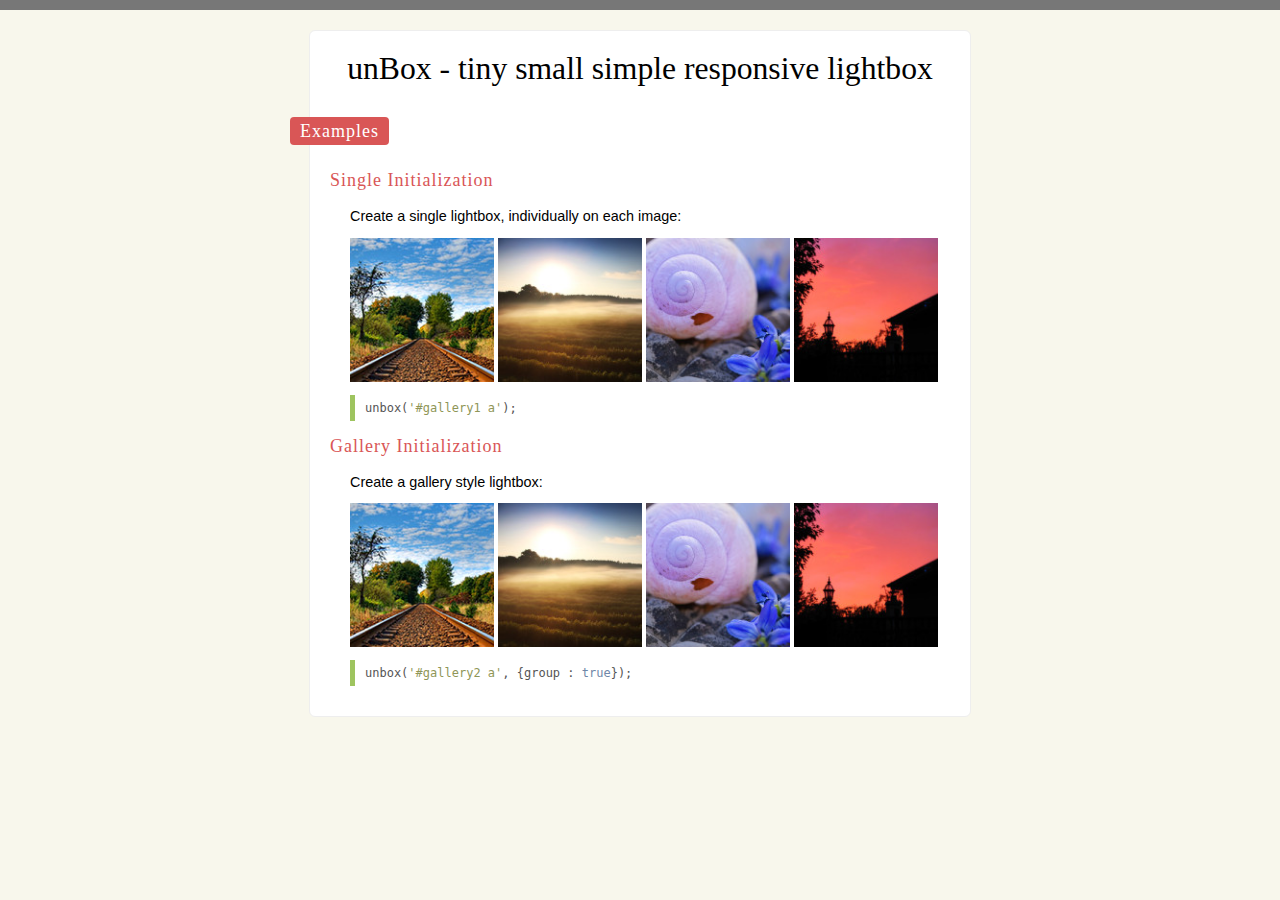
==== unbox.html @ 503250d2 "Initial commit" ====
<!DOCTYPE html>
<html>
	<head>
		<meta charset="UTF-8" />

		<title>unBox - jQuery or Zepto tiny small simple responsive lightbox</title>

		<meta name="Description" content="unBox - a lightbox that is small, simple, responsive, mobile friendly." />
		<meta name="Keywords" content="javascript, lightbox, responsive, small, tiny, mobile" />
		
		<link rel="stylesheet" media="all" type="text/css" href="css/css.css" />
		<link rel="stylesheet" media="all" type="text/css" href="unbox.css" />
	</head>

	<body>
		<div class="wrapper">
			<div class="header">
				<h1>unBox - tiny small simple responsive lightbox</h1>
			</div>

			<div class="content">

				<h2 id="Examples">Examples</h2>
				
				<!-- ============= example -->
				<div class="example-container">
					<h3>Single Initialization</h3>
					<p>Create a single lightbox, individually on each image:</p>
					<div>
						<div id="gallery1" class="gallery">
							<a href="media/sample_a.jpg" title="Caption for image A"><img src="media/sample_a_thumb.jpg" /></a>
							<a href="media/sample_b.jpg" title="Caption for image B"><img src="media/sample_b_thumb.jpg" /></a>
							<a href="media/sample_c.jpg" title="Caption for image C"><img src="media/sample_c_thumb.jpg" /></a>
							<a href="media/sample_d.jpg" title="Caption for image D"><img src="media/sample_d_thumb.jpg" /></a>
						</div>
					</div>
<pre class="ex code" data-lllanguage="js">
unbox('#gallery1 a');
</pre>
				</div>

				<!-- ============= example -->
				<div class="example-container">
					<h3>Gallery Initialization</h3>
					<p>Create a gallery style lightbox:</p>
					<div>
						<div id="gallery2" class="gallery">
							<a href="https://unsplash.it/2048/768" title="Caption for image A"><img src="media/sample_a_thumb.jpg" /></a>
							<a href="https://unsplash.it/1000/900" title="Caption for image B"><img src="media/sample_b_thumb.jpg" /></a>
							<a href="https://unsplash.it/1260/700" title="Caption for image C"><img src="media/sample_c_thumb.jpg" /></a>
							<a href="https://unsplash.it/800/1800" title="Caption for image D"><img src="media/sample_d_thumb.jpg" /></a>
						</div>
					</div>
<pre class="ex code" data-lllanguage="js">
unbox('#gallery2 a', {group : true});
</pre >
				</div>

			</div>
		</div>

		<!--<script type="text/javascript" src="lib/jquery.js"></script>-->
		<script type="text/javascript" src="lib/zepto.min.js"></script>
		<script type="text/javascript" src="lib/jquery-litelighter.js"></script>
		<script type="text/javascript" src="unbox.js"></script>

		<script type="text/javascript">

			$(document).ready(function(){
				// quick routine for scrolling nav
				var $nav = $('.header ul'),
					navoffset = $nav.offset(),
					$window = $(window);

				// highlight the code
				$('pre.code').litelighter();

				// run the examples
				$('.example-container > pre.ex').each(function(i){
					eval($(this).data('llcode'));
				});
			});
		</script>

	</body>
</html>
---- css/css.css ----
body,img,p,h1,h2,h3,h4,h5,h6,form,table,td,ul,ol,li,dl,dt,dd,pre,blockquote,fieldset,label{
	margin:0;
	padding:0;
	border:0;
}
body{ background-color: #f8f7ec; border-top: solid 10px #777; font: 90% Helvetica, sans-serif; padding: 20px; }
h1,h2,h3,h4{ margin: 10px 0; font-family: Plantin, "Plantin std", "Plantin", "Baskerville", Georgia, "Times New Roman", serif; font-weight: normal; }
h1{font-size: 2.2em;margin: 0 0 20px 0; }
h2{ background-color: #D95656; line-height: 18px; font-size: 18px; letter-spacing: 1px; padding: 5px 10px; margin: 10px 0 10px -60px; color: #fff; display: inline-block; border-radius: 4px; -moz-border-radius: 4px;-webkit-border-radius: 4px; }
h3{ color: #D95656; font-size: 18px; letter-spacing: 1px;  margin: 15px 0 15px -20px; }
h4{ color: #777; font-size: 18px; letter-spacing: 1px; }
p{ margin: 10px 0; line-height: 150%; }
a{ color: #7b94b2; }
ul,ol{ margin: 10px 0 10px 40px; }
li{ margin: 4px 0; }
dl{ margin: 10px 0; }
dl dt{ font-weight: bold; line-height: 20px; margin: 10px 0 0 0; }
dl dd{ margin: -20px 0 10px 120px; padding-bottom: 10px; border-bottom: solid 1px #eee;}
pre{ font-size: 12px; line-height: 16px; padding: 5px 5px 5px 10px; margin: 10px 0; border-left: solid 5px #9EC45F; overflow: auto; }

.wrapper{ background-color: #ffffff; width: 600px; border: solid 1px #eeeeee; padding: 20px 20px 20px 40px; margin: 0 auto; border-radius: 6px; -moz-border-radius: 6px;-webkit-border-radius: 6px; }
.header{ text-align: center;position: relative; margin: 0 -20px 0 -40px; }
.header ul{ margin: 10px 0; display: block; }
.header ul li{ display: inline-block; list-style: none; margin: 10px 0; width: 100px; }
.header ul li a{ text-transform: uppercase; color: #777; text-decoration: none; font-size: 12px; }
.header ul li a:hover{ color: #555; }
.header .tour{ color: #fff; background-color: #9ec45f; padding: 4px 10px; margin: 10px 0; font-size: 18px; line-height: 18px; text-decoration: none;border-radius: 4px; -moz-border-radius: 4px;-webkit-border-radius: 4px;}
.header .tour:hover{ background-color: #8eb44f; }
.header ul.scrollnav{ position: fixed; top: 0px; left: 50%; background-color: #777; display: none; margin: 0 0 0 -185px; border-radius: 0 0 0 6px; -moz-border-radius: 0 0 0 6px;-webkit-border-radius: 0 0 0 6px;}
.header ul.scrollnav li a{ color: #fff; }
.header ul.scrollnav.scrolled{ display: inline; }
.clear{ clear: both; }

.gallery{}
.gallery img{ width: 24%; }
---- unbox.css ----
.unbox, .unbox > *, .unbox > * > * {
	-webkit-box-sizing: border-box;
	-moz-box-sizing: border-box;
	box-sizing: border-box;
}
.unbox {
	position: fixed;
	bottom: 0%;
	right: 0%;
	left: 0%;
	top: 0%;
	z-index: 999;
	background-color: rgba(0,0,0,.66);
	opacity: 0;
	transition: opacity 250ms ease-out;
}
.unbox.on {
	opacity: 1;
}

.unbox-loader-ctr,
.unbox-content-ctr {
	position: absolute;
	top: 0;
	left: 0;
	width: 100%;
	height: 100%;
	white-space: nowrap;
	text-align: center;
	outline: none;
	padding: 20px;
	opacity: 0;
	transform: scale(.9);
	transition: opacity 250ms ease-out, transform 250ms ease-out;
}
.unbox-loader-ctr.on,
.unbox-content-ctr.on {
	opacity: 1;
	transform: scale(1);
}
.unbox-loader-ctr:before,
.unbox-content-ctr:before {
	content: '';
	display: inline-block;
	vertical-align: middle;
	height: 100%;
	width: 0;
	margin-right: -0.25em;
}

.unbox-loader,
.unbox-content {
	display: inline-block;
	vertical-align: middle;
}

.unbox-content {
	border-radius: 4px;
	box-shadow: 0 0 6px rgba(0,0,0,.6);
	max-width: 100%;
	max-height: 100%;
}

.unbox-loader {
	display: inline-block;
	vertical-align: middle;
	animation: ripple 2s infinite;
	animation-timing-function: ease-out;
	border-radius: 100%;
	width: 48px;
	height: 48px;
	border: 5px solid #fff;
}

.unbox-next,
.unbox-prev {
	transition: 150ms linear all;
	position: absolute;
	top: 50%;
	margin-top: -10px;
	border-width: calc(.25vw + .25vh + .125vmin) calc(.25vw + .25vh + .125vmin) 0 0;
	border-style: solid;
	border-color: #fff;
	width: calc(.75vw + .75vh + .375vmin);
	height: calc(.75vw + .75vh + .375vmin);
	cursor: pointer;
	opacity: 0;
	filter: drop-shadow(0 0 5px rgba(0,0,0,.1));
}
.unbox-next {
	right: 25px; z-index: 10;
	transform: rotate(45deg) scale(0);
}
.unbox-prev {
	left: 25px; z-index: 10;
	transform: rotate(-135deg) scale(0);
}
.unbox-next.on {
	opacity: .5;
	transform: rotate(45deg) scale(1);
}
.unbox-prev.on {
	opacity: .5;
	transform: rotate(-135deg) scale(1);
}
.unbox-next:hover,
.unbox-next:active,
.unbox-prev:hover,
.unbox-prev:active {
	opacity: 1;
	filter: drop-shadow(0 0 5px rgba(0,0,0,.5));
}

@keyframes ripple {
	0% {
		transform: scale(0);
		opacity: 1;
	}
	100% {
		transform: scale(1);
		opacity: 0;
	}
}
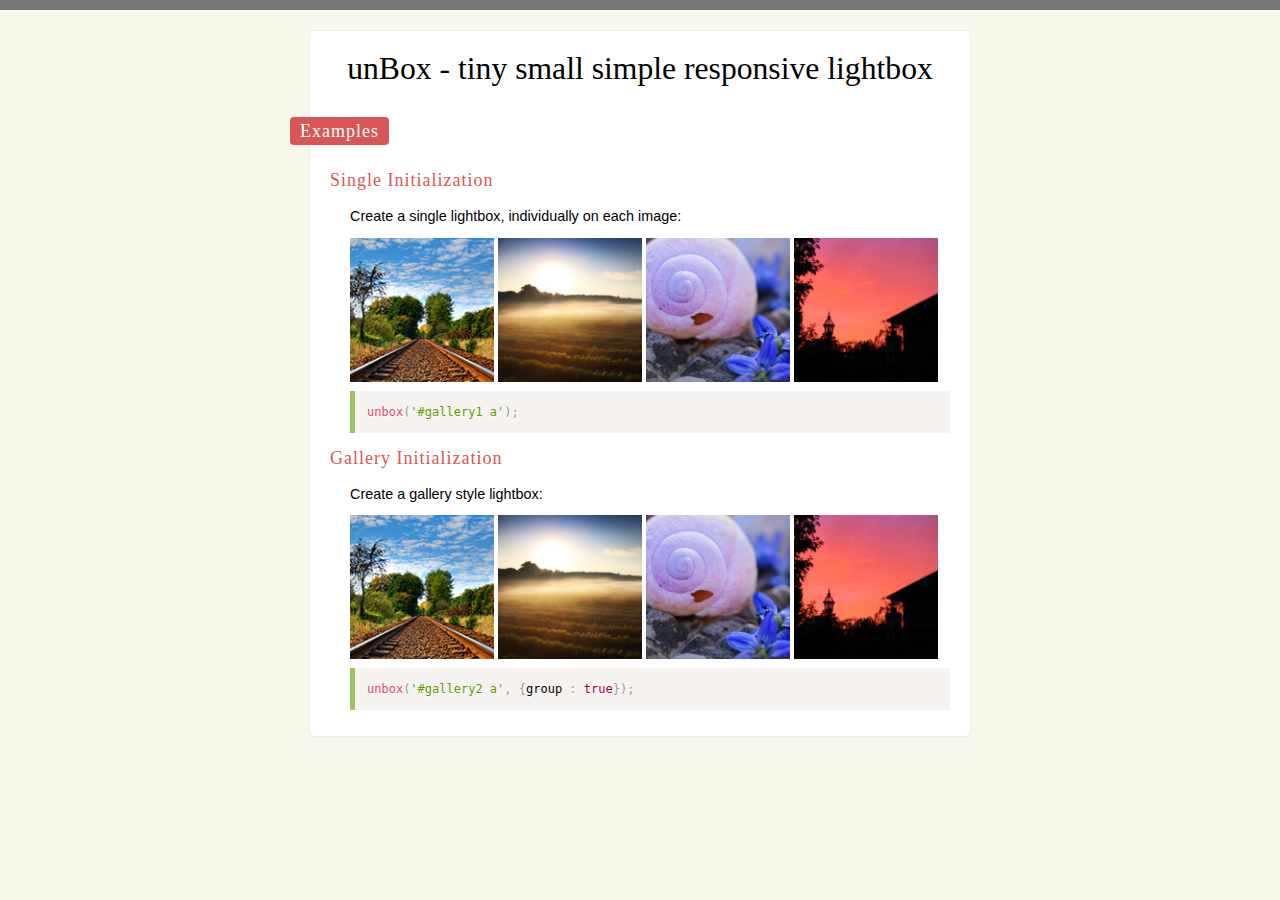
==== commit 9821ff14: "Removal of jQuery from demo" ====
--- a/unbox.html
+++ b/unbox.html
@@ -9,7 +9,11 @@
 		<meta name="Keywords" content="javascript, lightbox, responsive, small, tiny, mobile" />
 		
 		<link rel="stylesheet" media="all" type="text/css" href="css/css.css" />
+		<link rel="stylesheet" media="all" type="text/css" href="css/prism.css" />
 		<link rel="stylesheet" media="all" type="text/css" href="unbox.css" />
+
+		<script type="text/javascript" src="unbox.js"></script>
+		<script type="text/javascript" src="js/prism.js"></script>
 	</head>
 
 	<body>
@@ -34,9 +38,7 @@
 							<a href="media/sample_d.jpg" title="Caption for image D"><img src="media/sample_d_thumb.jpg" /></a>
 						</div>
 					</div>
-<pre class="ex code" data-lllanguage="js">
-unbox('#gallery1 a');
-</pre>
+					<pre><code class="language-js">unbox('#gallery1 a');</code></pre>
 				</div>
 
 				<!-- ============= example -->
@@ -51,34 +53,18 @@
 							<a href="https://unsplash.it/800/1800" title="Caption for image D"><img src="media/sample_d_thumb.jpg" /></a>
 						</div>
 					</div>
-<pre class="ex code" data-lllanguage="js">
-unbox('#gallery2 a', {group : true});
-</pre >
+					<pre><code class="language-js">unbox('#gallery2 a', {group : true});</code></pre>
 				</div>
 
 			</div>
 		</div>
 
-		<!--<script type="text/javascript" src="lib/jquery.js"></script>-->
-		<script type="text/javascript" src="lib/zepto.min.js"></script>
-		<script type="text/javascript" src="lib/jquery-litelighter.js"></script>
-		<script type="text/javascript" src="unbox.js"></script>
+		<script type="text/javascript">
+			if( !NodeList.prototype.forEach )
+				NodeList.prototype.forEach = Array.prototype.foreach;
 
-		<script type="text/javascript">
-
-			$(document).ready(function(){
-				// quick routine for scrolling nav
-				var $nav = $('.header ul'),
-					navoffset = $nav.offset(),
-					$window = $(window);
-
-				// highlight the code
-				$('pre.code').litelighter();
-
-				// run the examples
-				$('.example-container > pre.ex').each(function(i){
-					eval($(this).data('llcode'));
-				});
+			document.querySelectorAll('code').forEach( function( elt ){
+				eval( elt.innerHTML );
 			});
 		</script>
 
--- a/css/prism.css
+++ b/css/prism.css
@@ -0,0 +1,139 @@
+/* http://prismjs.com/download.html?themes=prism&languages=markup+css+clike+javascript */
+/**
+ * prism.js default theme for JavaScript, CSS and HTML
+ * Based on dabblet (http://dabblet.com)
+ * @author Lea Verou
+ */
+
+code[class*="language-"],
+pre[class*="language-"] {
+	color: black;
+	background: none;
+	text-shadow: 0 1px white;
+	font-family: Consolas, Monaco, 'Andale Mono', 'Ubuntu Mono', monospace;
+	text-align: left;
+	white-space: pre;
+	word-spacing: normal;
+	word-break: normal;
+	word-wrap: normal;
+	line-height: 1.5;
+
+	-moz-tab-size: 4;
+	-o-tab-size: 4;
+	tab-size: 4;
+
+	-webkit-hyphens: none;
+	-moz-hyphens: none;
+	-ms-hyphens: none;
+	hyphens: none;
+}
+
+pre[class*="language-"]::-moz-selection, pre[class*="language-"] ::-moz-selection,
+code[class*="language-"]::-moz-selection, code[class*="language-"] ::-moz-selection {
+	text-shadow: none;
+	background: #b3d4fc;
+}
+
+pre[class*="language-"]::selection, pre[class*="language-"] ::selection,
+code[class*="language-"]::selection, code[class*="language-"] ::selection {
+	text-shadow: none;
+	background: #b3d4fc;
+}
+
+@media print {
+	code[class*="language-"],
+	pre[class*="language-"] {
+		text-shadow: none;
+	}
+}
+
+/* Code blocks */
+pre[class*="language-"] {
+	padding: 1em;
+	margin: .5em 0;
+	overflow: auto;
+}
+
+:not(pre) > code[class*="language-"],
+pre[class*="language-"] {
+	background: #f5f2f0;
+}
+
+/* Inline code */
+:not(pre) > code[class*="language-"] {
+	padding: .1em;
+	border-radius: .3em;
+	white-space: normal;
+}
+
+.token.comment,
+.token.prolog,
+.token.doctype,
+.token.cdata {
+	color: slategray;
+}
+
+.token.punctuation {
+	color: #999;
+}
+
+.namespace {
+	opacity: .7;
+}
+
+.token.property,
+.token.tag,
+.token.boolean,
+.token.number,
+.token.constant,
+.token.symbol,
+.token.deleted {
+	color: #905;
+}
+
+.token.selector,
+.token.attr-name,
+.token.string,
+.token.char,
+.token.builtin,
+.token.inserted {
+	color: #690;
+}
+
+.token.operator,
+.token.entity,
+.token.url,
+.language-css .token.string,
+.style .token.string {
+	color: #a67f59;
+	background: hsla(0, 0%, 100%, .5);
+}
+
+.token.atrule,
+.token.attr-value,
+.token.keyword {
+	color: #07a;
+}
+
+.token.function {
+	color: #DD4A68;
+}
+
+.token.regex,
+.token.important,
+.token.variable {
+	color: #e90;
+}
+
+.token.important,
+.token.bold {
+	font-weight: bold;
+}
+.token.italic {
+	font-style: italic;
+}
+
+.token.entity {
+	cursor: help;
+}
+
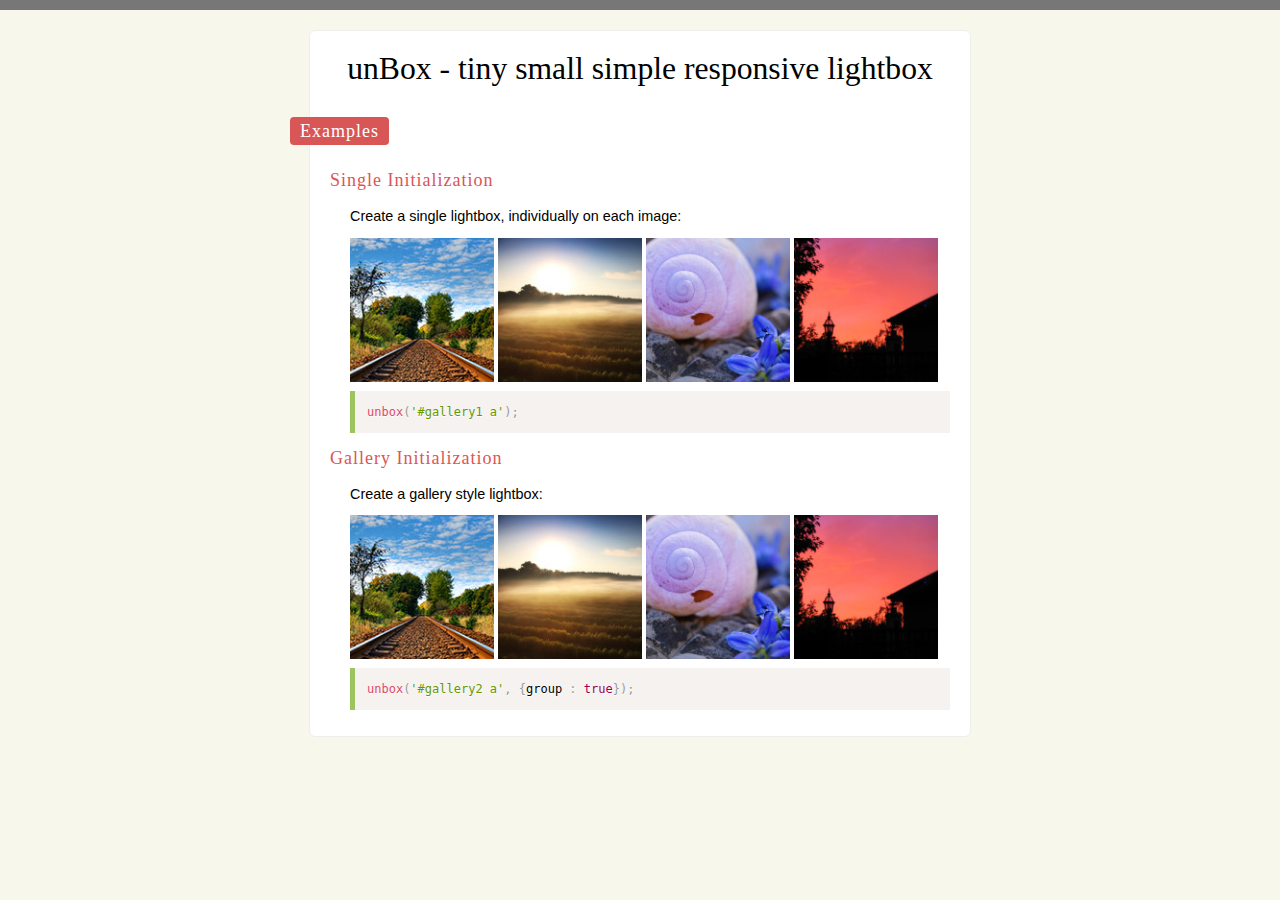
==== commit cee20c96: "Getting ready for younoob" ====
--- a/unbox.html
+++ b/unbox.html
@@ -61,7 +61,7 @@
 
 		<script type="text/javascript">
 			if( !NodeList.prototype.forEach )
-				NodeList.prototype.forEach = Array.prototype.foreach;
+				NodeList.prototype.forEach = Array.prototype.forEach;
 
 			document.querySelectorAll('code').forEach( function( elt ){
 				eval( elt.innerHTML );
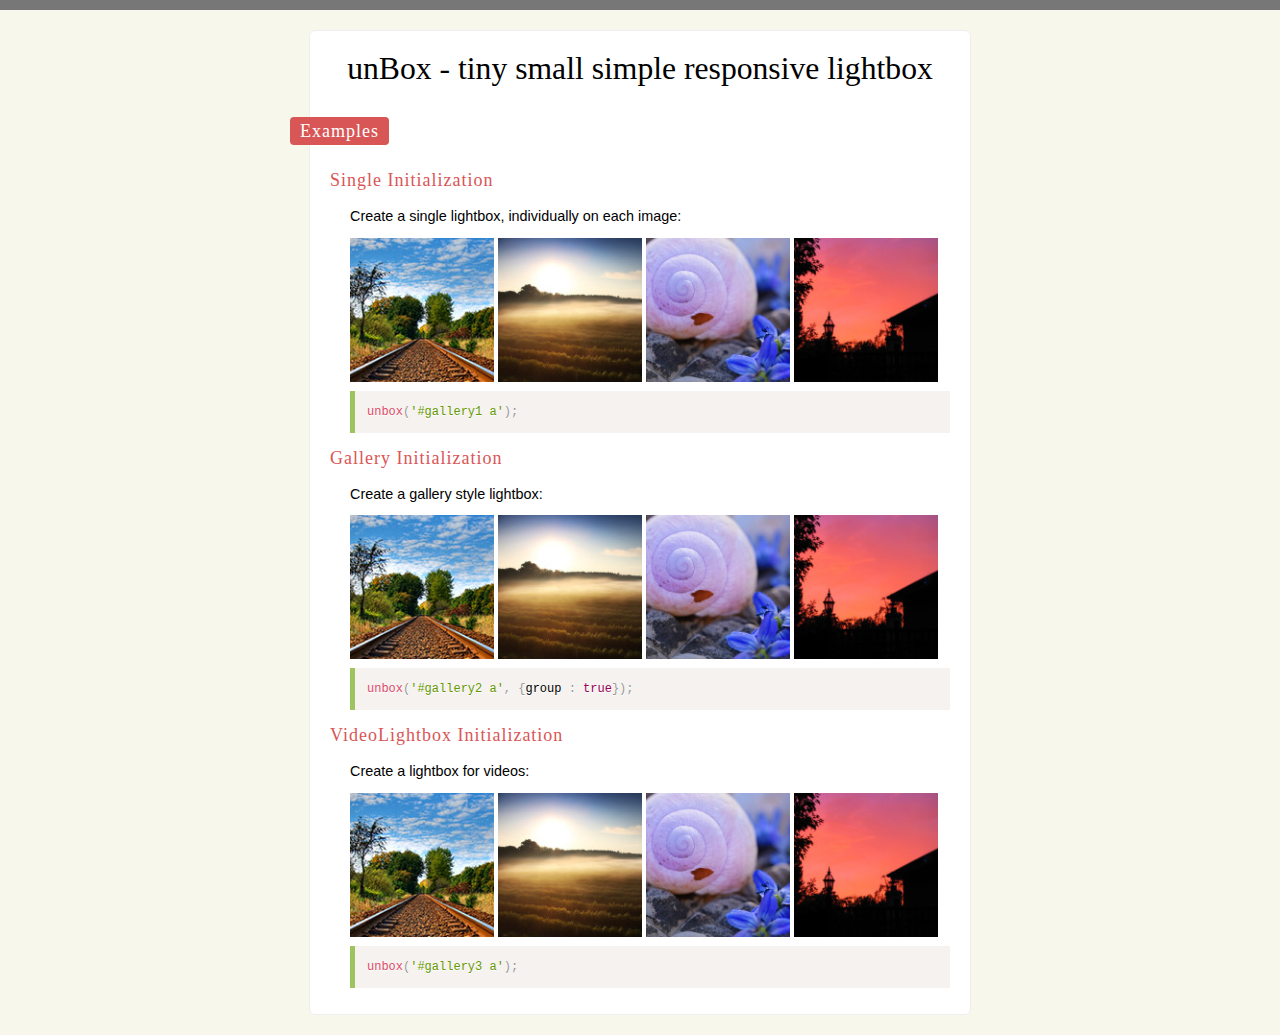
==== commit 6bc02dff: "Younoob kinda working" ====
--- a/unbox.html
+++ b/unbox.html
@@ -7,7 +7,7 @@
 
 		<meta name="Description" content="unBox - a lightbox that is small, simple, responsive, mobile friendly." />
 		<meta name="Keywords" content="javascript, lightbox, responsive, small, tiny, mobile" />
-		
+
 		<link rel="stylesheet" media="all" type="text/css" href="css/css.css" />
 		<link rel="stylesheet" media="all" type="text/css" href="css/prism.css" />
 		<link rel="stylesheet" media="all" type="text/css" href="unbox.css" />
@@ -25,7 +25,7 @@
 			<div class="content">
 
 				<h2 id="Examples">Examples</h2>
-				
+
 				<!-- ============= example -->
 				<div class="example-container">
 					<h3>Single Initialization</h3>
@@ -56,6 +56,21 @@
 					<pre><code class="language-js">unbox('#gallery2 a', {group : true});</code></pre>
 				</div>
 
+				<!-- ============= example -->
+				<div class="example-container">
+					<h3>VideoLightbox Initialization</h3>
+					<p>Create a lightbox for videos:</p>
+					<div>
+						<div id="gallery3" class="gallery">
+							<a href="https://www.youtube.com/watch?v=n_dZNLr2cME" title="Caption for image A"><img src="media/sample_a_thumb.jpg" /></a>
+							<a href="https://unsplash.it/1000/900" title="Caption for image B"><img src="media/sample_b_thumb.jpg" /></a>
+							<a href="https://unsplash.it/1260/700" title="Caption for image C"><img src="media/sample_c_thumb.jpg" /></a>
+							<a href="https://unsplash.it/800/1800" title="Caption for image D"><img src="media/sample_d_thumb.jpg" /></a>
+						</div>
+					</div>
+					<pre><code class="language-js">unbox('#gallery3 a');</code></pre>
+				</div>
+
 			</div>
 		</div>
 
--- a/unbox.css
+++ b/unbox.css
@@ -46,6 +46,9 @@
 	height: 100%;
 	width: 0;
 	margin-right: -0.25em;
+}
+.unbox-content-ctr > * {
+	vertical-align: middle;
 }
 
 .unbox-loader,
@@ -111,6 +114,23 @@
 	filter: drop-shadow(0 0 5px rgba(0,0,0,.5));
 }
 
+.unbox-video-wrp {
+	position: relative;
+	padding-bottom: 56.25%;
+	padding-top: 25px;
+	height: 0;
+}
+.unbox-video iframe {
+	position: absolute;
+	height: 100%;
+	width: 100%;
+	left: 0;
+	top: 0;
+}
+
+
+
+
 @keyframes ripple {
 	0% {
 		transform: scale(0);
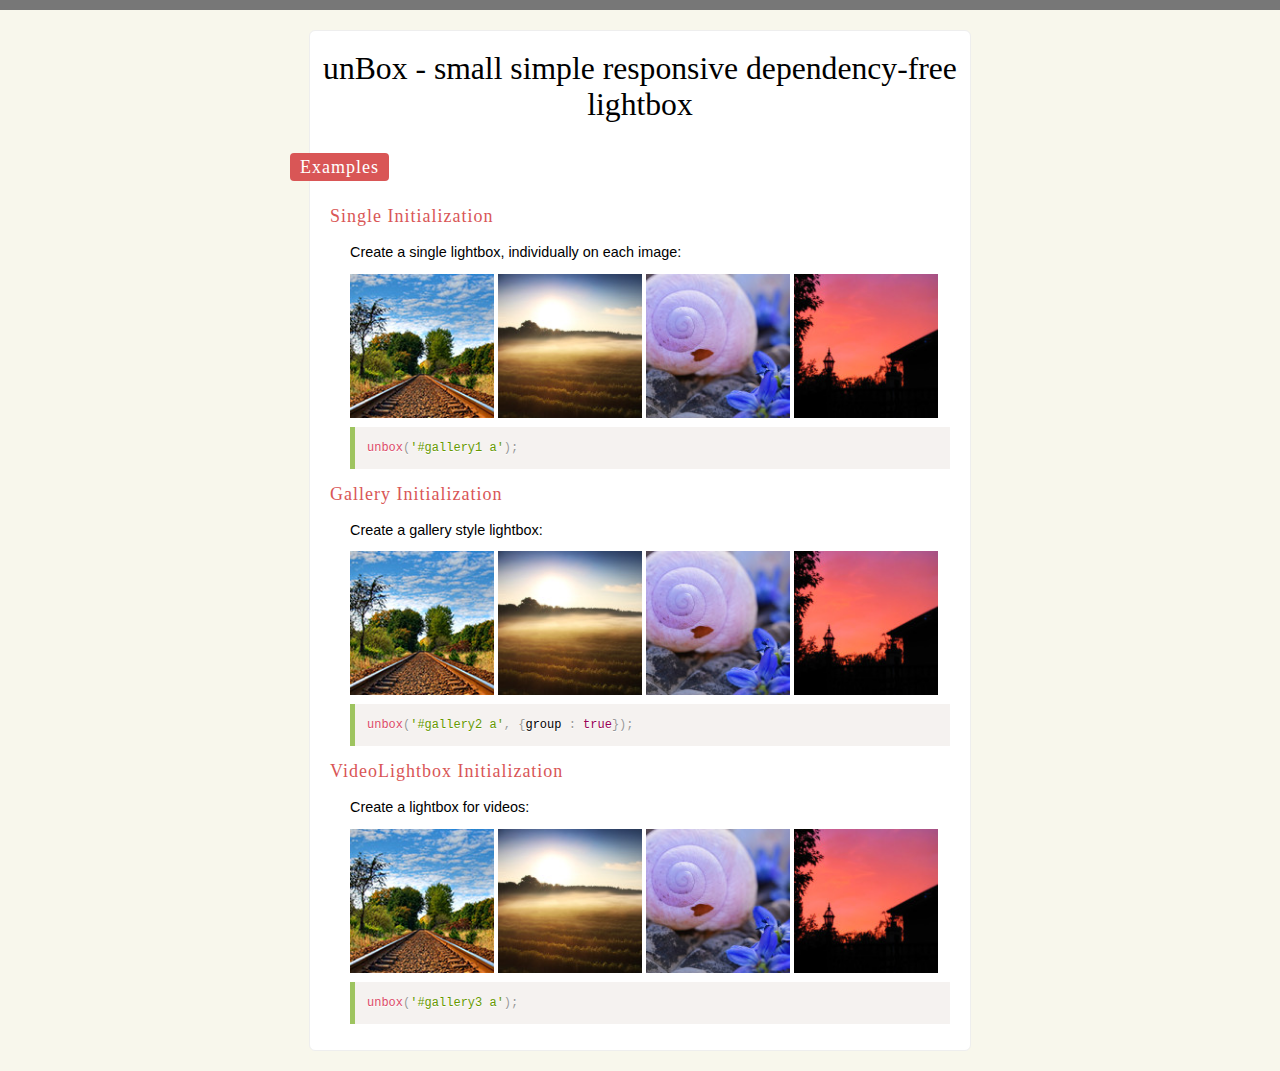
==== commit 75b6acb1: "Bugfixes for flash and video" ====
--- a/unbox.html
+++ b/unbox.html
@@ -3,7 +3,7 @@
 	<head>
 		<meta charset="UTF-8" />
 
-		<title>unBox - jQuery or Zepto tiny small simple responsive lightbox</title>
+		<title>unBox - simple dependency-free lightbox</title>
 
 		<meta name="Description" content="unBox - a lightbox that is small, simple, responsive, mobile friendly." />
 		<meta name="Keywords" content="javascript, lightbox, responsive, small, tiny, mobile" />
@@ -19,7 +19,7 @@
 	<body>
 		<div class="wrapper">
 			<div class="header">
-				<h1>unBox - tiny small simple responsive lightbox</h1>
+				<h1>unBox - small simple responsive dependency-free lightbox</h1>
 			</div>
 
 			<div class="content">
@@ -63,9 +63,9 @@
 					<div>
 						<div id="gallery3" class="gallery">
 							<a href="https://www.youtube.com/watch?v=n_dZNLr2cME" title="Caption for image A"><img src="media/sample_a_thumb.jpg" /></a>
-							<a href="https://unsplash.it/1000/900" title="Caption for image B"><img src="media/sample_b_thumb.jpg" /></a>
-							<a href="https://unsplash.it/1260/700" title="Caption for image C"><img src="media/sample_c_thumb.jpg" /></a>
-							<a href="https://unsplash.it/800/1800" title="Caption for image D"><img src="media/sample_d_thumb.jpg" /></a>
+							<a href="http://junne.kedan.pl/portfolio/video/promax_trojpak.mp4" title="Caption for Promax Trojpak"><img src="media/sample_b_thumb.jpg" /></a>
+							<a href="http://junne.kedan.pl/portfolio/video/bocian.swf?width=588&height=153" title="Flash content"><img src="media/sample_c_thumb.jpg" /></a>
+							<a href="http://portfolio/video/flash-27-05-2014-19-29-11/" title="Caption for image D"><img src="media/sample_d_thumb.jpg" /></a>
 						</div>
 					</div>
 					<pre><code class="language-js">unbox('#gallery3 a');</code></pre>
--- a/unbox.css
+++ b/unbox.css
@@ -46,9 +46,6 @@
 	height: 100%;
 	width: 0;
 	margin-right: -0.25em;
-}
-.unbox-content-ctr > * {
-	vertical-align: middle;
 }
 
 .unbox-loader,
@@ -114,13 +111,17 @@
 	filter: drop-shadow(0 0 5px rgba(0,0,0,.5));
 }
 
-.unbox-video-wrp {
+.unbox-video-outer {
+	width: 800px;
+}
+
+.unbox-video-inner {
 	position: relative;
 	padding-bottom: 56.25%;
 	padding-top: 25px;
 	height: 0;
 }
-.unbox-video iframe {
+.unbox-video-inner iframe {
 	position: absolute;
 	height: 100%;
 	width: 100%;
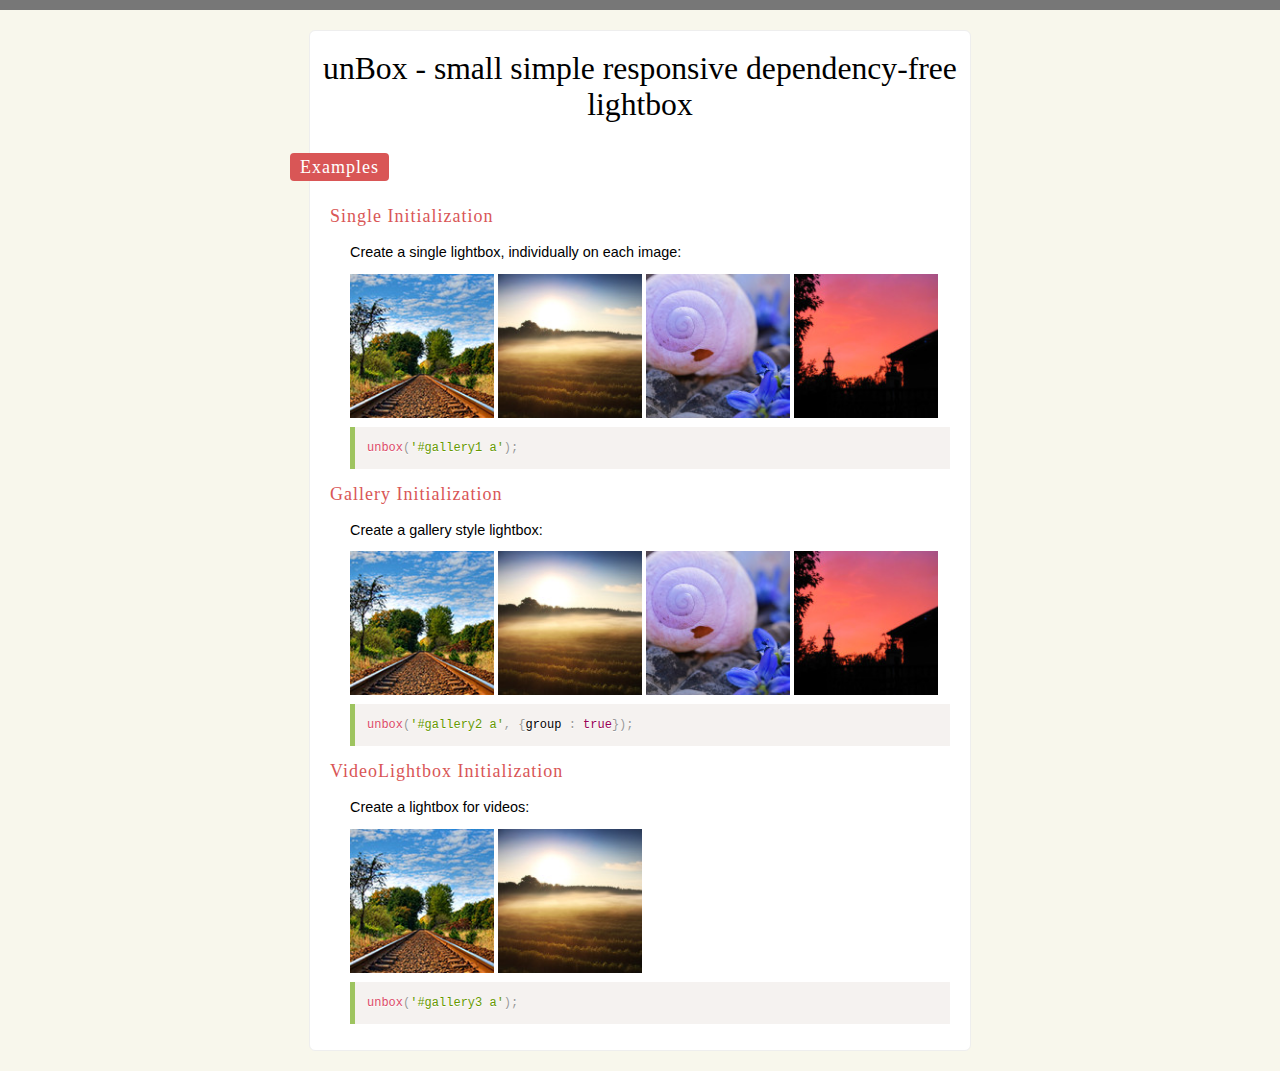
==== commit 28a4a2d5: "Informational retouch" ====
--- a/unbox.html
+++ b/unbox.html
@@ -47,10 +47,10 @@
 					<p>Create a gallery style lightbox:</p>
 					<div>
 						<div id="gallery2" class="gallery">
-							<a href="https://unsplash.it/2048/768" title="Caption for image A"><img src="media/sample_a_thumb.jpg" /></a>
-							<a href="https://unsplash.it/1000/900" title="Caption for image B"><img src="media/sample_b_thumb.jpg" /></a>
-							<a href="https://unsplash.it/1260/700" title="Caption for image C"><img src="media/sample_c_thumb.jpg" /></a>
-							<a href="https://unsplash.it/800/1800" title="Caption for image D"><img src="media/sample_d_thumb.jpg" /></a>
+							<a href="media/sample_a.jpg" title="Caption for image A"><img src="media/sample_a_thumb.jpg" /></a>
+							<a href="media/sample_b.jpg" title="Caption for image B"><img src="media/sample_b_thumb.jpg" /></a>
+							<a href="media/sample_c.jpg" title="Caption for image C"><img src="media/sample_c_thumb.jpg" /></a>
+							<a href="media/sample_d.jpg" title="Caption for image D"><img src="media/sample_d_thumb.jpg" /></a>
 						</div>
 					</div>
 					<pre><code class="language-js">unbox('#gallery2 a', {group : true});</code></pre>
@@ -63,9 +63,9 @@
 					<div>
 						<div id="gallery3" class="gallery">
 							<a href="https://www.youtube.com/watch?v=n_dZNLr2cME" title="Caption for image A"><img src="media/sample_a_thumb.jpg" /></a>
-							<a href="http://junne.kedan.pl/portfolio/video/promax_trojpak.mp4" title="Caption for Promax Trojpak"><img src="media/sample_b_thumb.jpg" /></a>
-							<a href="http://junne.kedan.pl/portfolio/video/bocian.swf?width=588&height=153" title="Flash content"><img src="media/sample_c_thumb.jpg" /></a>
-							<a href="http://portfolio/video/flash-27-05-2014-19-29-11/" title="Caption for image D"><img src="media/sample_d_thumb.jpg" /></a>
+							<a href="https://www.sample-videos.com/video123/mp4/720/big_buck_bunny_720p_2mb.mp4" title="Big Buck Bunny"><img src="media/sample_b_thumb.jpg" /></a>
+							<!--<a href="https://www.google.pl/maps/@61.1796583,-149.8592632,15.95z" title="Google map"><img src="media/sample_c_thumb.jpg" /></a>
+							<a href="http://portfolio/video/flash-27-05-2014-19-29-11/" title="Caption for image D"><img src="media/sample_d_thumb.jpg" /></a>-->
 						</div>
 					</div>
 					<pre><code class="language-js">unbox('#gallery3 a');</code></pre>
